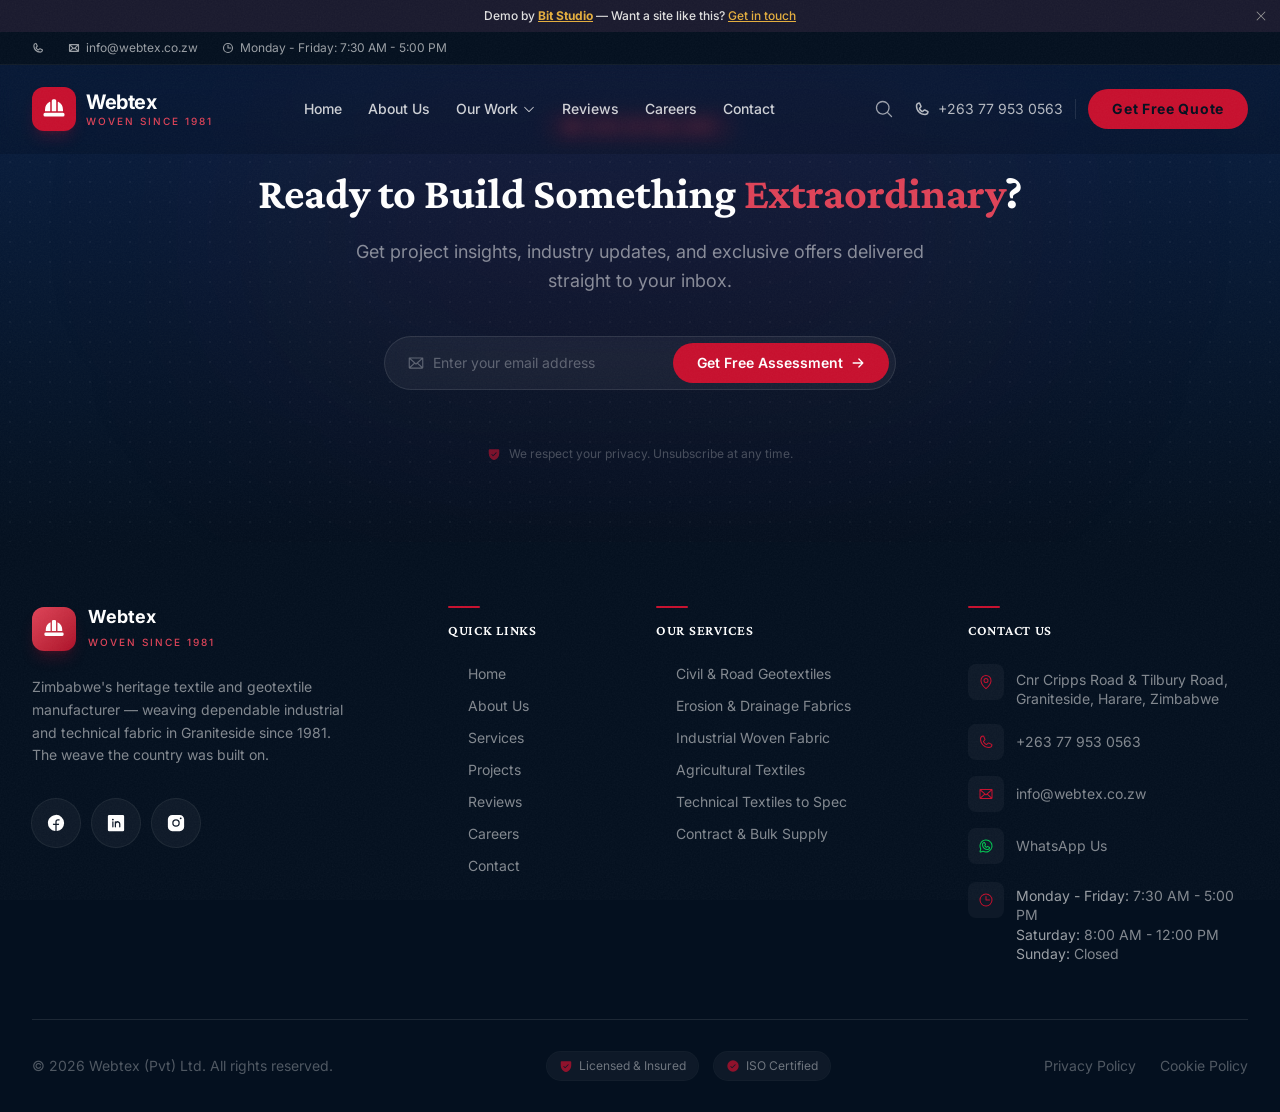
==== index.html @ 99241bc4 "Bit Studio deploy" ====
<!DOCTYPE html>
<html lang="en">
  <head>
    <meta charset="UTF-8" />
    <link rel="icon" type="image/svg+xml" href="/favicon.svg" />
    <meta name="viewport" content="width=device-width, initial-scale=1.0" />
    <meta name="theme-color" content="#0A1F44" />
    <meta name="description" content="Webtex — Zimbabwe's heritage textile and geotextile manufacturer. Woven industrial fabric, geotextiles and technical textiles spun in Harare for decades." />
    <meta name="keywords" content="geotextile Zimbabwe, textile manufacturer Harare, woven fabric, industrial textiles, technical textiles, Webtex" />
    <meta property="og:title" content="Webtex — the weave the country was built on." />
    <meta property="og:description" content="Heritage textile and geotextile manufacturing in Harare. Decades of woven industrial fabric — from road-grade geotextiles to technical cloth." />
    <meta property="og:image" content="https://images.unsplash.com/photo-1528459801416-a9e53bbf4e17?w=1200" />
    <meta property="og:type" content="website" />
    <meta name="twitter:card" content="summary_large_image" />
    <title>Webtex — the weave the country was built on.</title>
    <link rel="preconnect" href="https://fonts.googleapis.com" />
    <link rel="preconnect" href="https://fonts.gstatic.com" crossorigin />
    <link href="https://fonts.googleapis.com/css2?family=Crimson+Pro:ital,wght@0,300;0,400;0,500;0,600;0,700;0,800;1,400;1,500;1,600&family=Inter:wght@300;400;500;600;700;800&family=JetBrains+Mono:wght@400;500&display=swap" rel="stylesheet" />
    <script type="module" crossorigin src="/assets/index-7umZB4Gc.js"></script>
    <link rel="stylesheet" crossorigin href="/assets/index-BmBfp4AH.css">
  </head>
  <body>
    <div id="root"></div>
  </body>
</html>
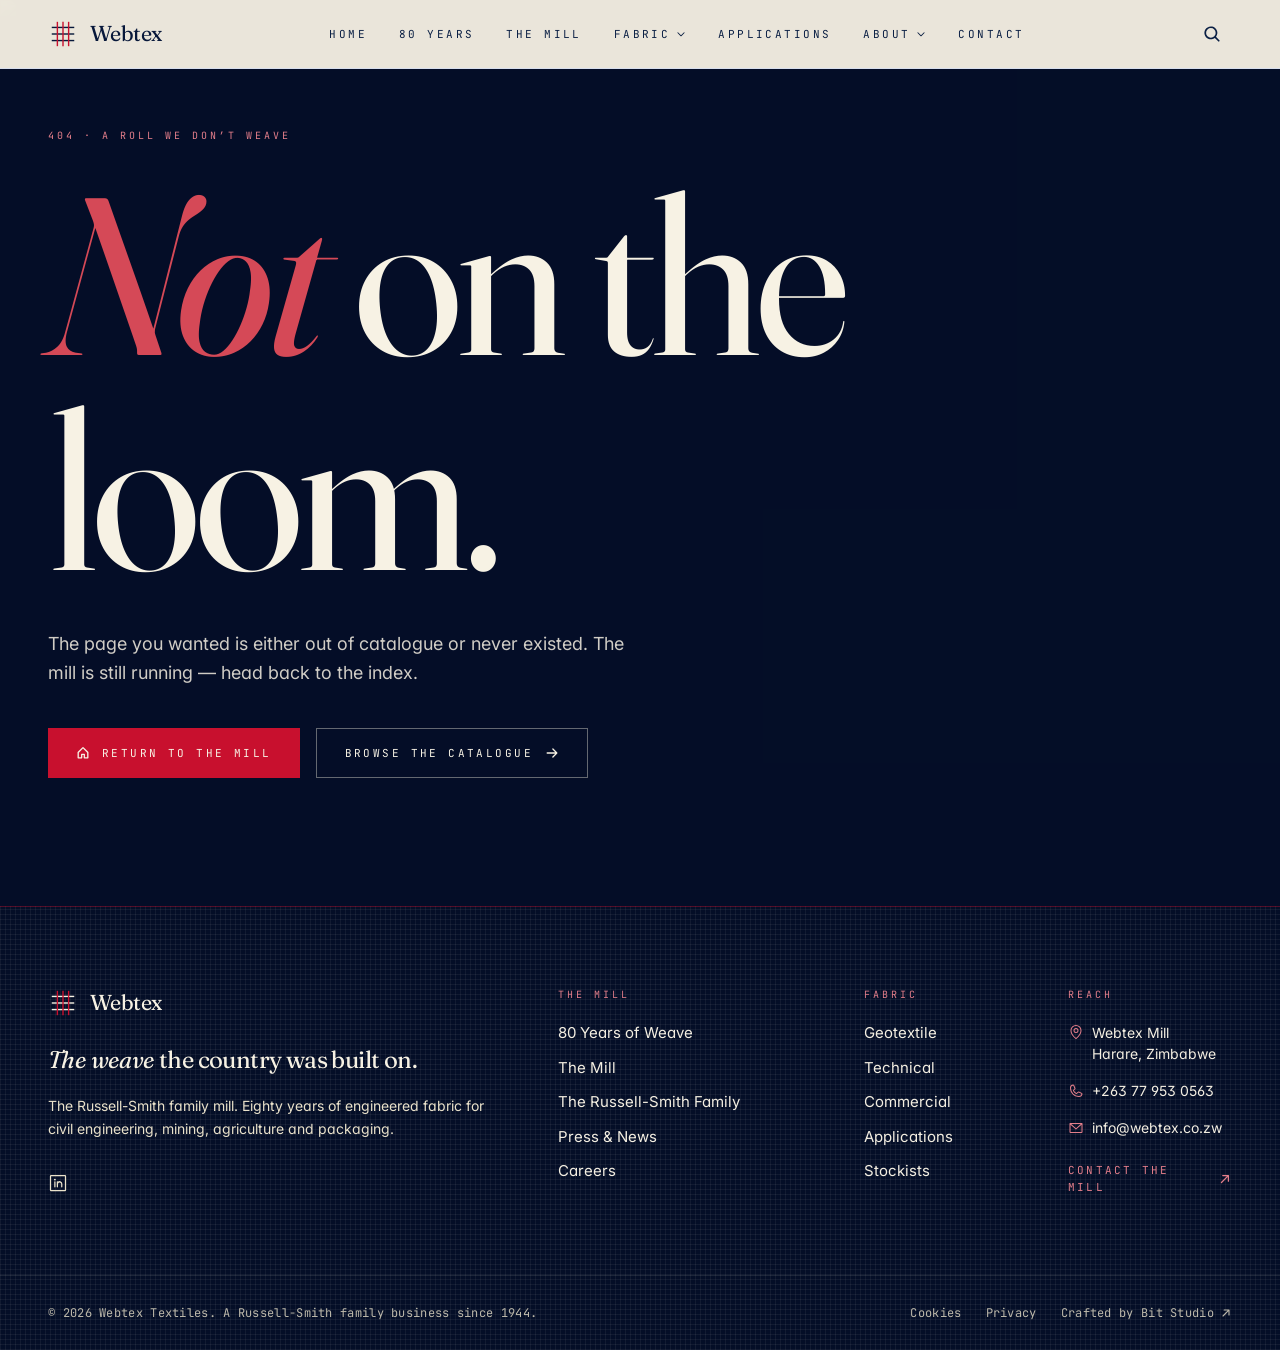
==== commit 9e8a439a: "Bespoke rebuild — pilot wave" ====
--- a/index.html
+++ b/index.html
@@ -3,21 +3,55 @@
   <head>
     <meta charset="UTF-8" />
     <link rel="icon" type="image/svg+xml" href="/favicon.svg" />
-    <meta name="viewport" content="width=device-width, initial-scale=1.0" />
+    <meta name="viewport" content="width=device-width, initial-scale=1.0, viewport-fit=cover" />
     <meta name="theme-color" content="#0A1F44" />
-    <meta name="description" content="Webtex — Zimbabwe's heritage textile and geotextile manufacturer. Woven industrial fabric, geotextiles and technical textiles spun in Harare for decades." />
-    <meta name="keywords" content="geotextile Zimbabwe, textile manufacturer Harare, woven fabric, industrial textiles, technical textiles, Webtex" />
-    <meta property="og:title" content="Webtex — the weave the country was built on." />
-    <meta property="og:description" content="Heritage textile and geotextile manufacturing in Harare. Decades of woven industrial fabric — from road-grade geotextiles to technical cloth." />
-    <meta property="og:image" content="https://images.unsplash.com/photo-1528459801416-a9e53bbf4e17?w=1200" />
+
+    <title>Webtex Textiles &mdash; 80 Years of Weave | Geotextile &amp; Technical Fabric, Zimbabwe</title>
+    <meta name="description" content="Webtex Textiles — the Russell-Smith family's eighty-year textile mill. Geotextile, technical, and commercial fabric engineered in Zimbabwe and trusted across Southern Africa." />
+    <meta name="keywords" content="Webtex Textiles Zimbabwe, geotextile Zimbabwe, technical textiles Africa, Russell-Smith family, industrial fabric, woven geotextile, civil engineering fabric, Harare textile mill" />
+    <meta name="author" content="Webtex Textiles" />
+    <meta name="robots" content="index, follow" />
+
+    <!-- Open Graph -->
     <meta property="og:type" content="website" />
+    <meta property="og:site_name" content="Webtex Textiles" />
+    <meta property="og:title" content="Webtex Textiles &mdash; 80 Years of Weave" />
+    <meta property="og:description" content="The weave the country was built on. Family-run since the 1940s. Geotextile, technical and commercial fabric, engineered in Zimbabwe." />
+    <meta property="og:image" content="https://images.unsplash.com/photo-1675176785803-bffbbb0cd2f4?crop=entropy&cs=tinysrgb&fit=max&fm=jpg&q=80&w=1200" />
+    <meta property="og:url" content="https://webtex.co.zw" />
+
+    <!-- Twitter -->
     <meta name="twitter:card" content="summary_large_image" />
-    <title>Webtex — the weave the country was built on.</title>
+    <meta name="twitter:title" content="Webtex Textiles &mdash; 80 Years of Weave" />
+    <meta name="twitter:description" content="The Russell-Smith family's textile mill. Geotextile, technical and commercial fabric. Engineered in Zimbabwe." />
+    <meta name="twitter:image" content="https://images.unsplash.com/photo-1675176785803-bffbbb0cd2f4?crop=entropy&cs=tinysrgb&fit=max&fm=jpg&q=80&w=1200" />
+
+    <!-- Preconnect fonts -->
     <link rel="preconnect" href="https://fonts.googleapis.com" />
     <link rel="preconnect" href="https://fonts.gstatic.com" crossorigin />
-    <link href="https://fonts.googleapis.com/css2?family=Crimson+Pro:ital,wght@0,300;0,400;0,500;0,600;0,700;0,800;1,400;1,500;1,600&family=Inter:wght@300;400;500;600;700;800&family=JetBrains+Mono:wght@400;500&display=swap" rel="stylesheet" />
-    <script type="module" crossorigin src="/assets/index-7umZB4Gc.js"></script>
-    <link rel="stylesheet" crossorigin href="/assets/index-BmBfp4AH.css">
+    <link href="https://fonts.googleapis.com/css2?family=Fraunces:ital,wght@0,400;0,500;0,600;0,700;1,400;1,500&family=Inter:wght@300;400;500;600;700&family=JetBrains+Mono:wght@400;500&display=swap" rel="stylesheet" />
+
+    <!-- JSON-LD Structured Data -->
+    <script type="application/ld+json">
+      {
+        "@context": "https://schema.org",
+        "@type": "Manufacturer",
+        "name": "Webtex Textiles",
+        "url": "https://webtex.co.zw",
+        "description": "Zimbabwean textile manufacturer producing geotextile, technical and commercial fabric since the 1940s. A Russell-Smith family business.",
+        "foundingDate": "1944",
+        "founders": [{ "@type": "Person", "name": "Russell-Smith family" }],
+        "address": {
+          "@type": "PostalAddress",
+          "addressLocality": "Harare",
+          "addressCountry": "ZW"
+        },
+        "telephone": "+263779530563",
+        "email": "info@webtex.co.zw"
+      }
+    </script>
+    <script type="module" crossorigin src="/assets/index-D4Eh-lqv.js"></script>
+    <link rel="stylesheet" crossorigin href="/assets/index-mCJ5addv.css">
   </head>
   <body>
     <div id="root"></div>
--- a/assets/index-mCJ5addv.css
+++ b/assets/index-mCJ5addv.css
@@ -0,0 +1 @@
+@layer properties{@supports (((-webkit-hyphens:none)) and (not (margin-trim:inline))) or ((-moz-orient:inline) and (not (color:rgb(from red r g b)))){*,:before,:after,::backdrop{--tw-translate-x:0;--tw-translate-y:0;--tw-translate-z:0;--tw-rotate-x:initial;--tw-rotate-y:initial;--tw-rotate-z:initial;--tw-skew-x:initial;--tw-skew-y:initial;--tw-space-y-reverse:0;--tw-border-style:solid;--tw-gradient-position:initial;--tw-gradient-from:#0000;--tw-gradient-via:#0000;--tw-gradient-to:#0000;--tw-gradient-stops:initial;--tw-gradient-via-stops:initial;--tw-gradient-from-position:0%;--tw-gradient-via-position:50%;--tw-gradient-to-position:100%;--tw-leading:initial;--tw-tracking:initial;--tw-shadow:0 0 #0000;--tw-shadow-color:initial;--tw-shadow-alpha:100%;--tw-inset-shadow:0 0 #0000;--tw-inset-shadow-color:initial;--tw-inset-shadow-alpha:100%;--tw-ring-color:initial;--tw-ring-shadow:0 0 #0000;--tw-inset-ring-color:initial;--tw-inset-ring-shadow:0 0 #0000;--tw-ring-inset:initial;--tw-ring-offset-width:0px;--tw-ring-offset-color:#fff;--tw-ring-offset-shadow:0 0 #0000;--tw-blur:initial;--tw-brightness:initial;--tw-contrast:initial;--tw-grayscale:initial;--tw-hue-rotate:initial;--tw-invert:initial;--tw-opacity:initial;--tw-saturate:initial;--tw-sepia:initial;--tw-drop-shadow:initial;--tw-drop-shadow-color:initial;--tw-drop-shadow-alpha:100%;--tw-drop-shadow-size:initial;--tw-backdrop-blur:initial;--tw-backdrop-brightness:initial;--tw-backdrop-contrast:initial;--tw-backdrop-grayscale:initial;--tw-backdrop-hue-rotate:initial;--tw-backdrop-invert:initial;--tw-backdrop-opacity:initial;--tw-backdrop-saturate:initial;--tw-backdrop-sepia:initial;--tw-duration:initial;--tw-scale-x:1;--tw-scale-y:1;--tw-scale-z:1}}}@layer theme{:root,:host{--font-sans:ui-sans-serif, system-ui, sans-serif, "Apple Color Emoji", "Segoe UI Emoji", "Segoe UI Symbol", "Noto Color Emoji";--font-mono:"JetBrains Mono", monospace;--spacing:.25rem;--container-md:28rem;--container-lg:32rem;--container-xl:36rem;--container-2xl:42rem;--container-3xl:48rem;--text-xs:.75rem;--text-xs--line-height:calc(1 / .75);--text-sm:.875rem;--text-sm--line-height:calc(1.25 / .875);--text-lg:1.125rem;--text-lg--line-height:calc(1.75 / 1.125);--text-xl:1.25rem;--text-xl--line-height:calc(1.75 / 1.25);--text-2xl:1.5rem;--text-2xl--line-height:calc(2 / 1.5);--text-3xl:1.875rem;--text-3xl--line-height: 1.2 ;--text-4xl:2.25rem;--text-4xl--line-height:calc(2.5 / 2.25);--text-5xl:3rem;--text-5xl--line-height:1;--text-6xl:3.75rem;--text-6xl--line-height:1;--text-7xl:4.5rem;--text-7xl--line-height:1;--text-8xl:6rem;--text-8xl--line-height:1;--tracking-tight:-.025em;--tracking-wide:.025em;--tracking-wider:.05em;--leading-tight:1.25;--leading-snug:1.375;--leading-relaxed:1.625;--blur-md:12px;--default-transition-duration:.15s;--default-transition-timing-function:cubic-bezier(.4, 0, .2, 1);--default-font-family:var(--font-sans);--default-mono-font-family:var(--font-mono);--color-navy-50:#eef1f8;--color-navy-100:#d7deed;--color-navy-200:#abb7d5;--color-navy-400:#4e649a;--color-navy-500:#2b4079;--color-navy-600:#182f62;--color-navy-700:#0f2353;--color-navy-800:#0a1f44;--color-navy-900:#07173a;--color-navy-950:#040e27;--color-crimson-300:#e37e8a;--color-crimson-400:#d54957;--color-crimson-500:#c8102e;--color-crimson-600:#a40c25;--color-paper-50:#fbf8f1;--color-paper-100:#f7f2e4;--color-paper-200:#f4efe2;--color-paper-300:#eae2cb;--font-display:"Fraunces", "Times New Roman", serif;--font-body:"Inter", system-ui, sans-serif}}@layer base{*,:after,:before,::backdrop{box-sizing:border-box;border:0 solid;margin:0;padding:0}::file-selector-button{box-sizing:border-box;border:0 solid;margin:0;padding:0}html,:host{-webkit-text-size-adjust:100%;tab-size:4;line-height:1.5;font-family:var(--default-font-family,ui-sans-serif, system-ui, sans-serif, "Apple Color Emoji", "Segoe UI Emoji", "Segoe UI Symbol", "Noto Color Emoji");font-feature-settings:var(--default-font-feature-settings,normal);font-variation-settings:var(--default-font-variation-settings,normal);-webkit-tap-highlight-color:transparent}hr{height:0;color:inherit;border-top-width:1px}abbr:where([title]){-webkit-text-decoration:underline dotted;text-decoration:underline dotted}h1,h2,h3,h4,h5,h6{font-size:inherit;font-weight:inherit}a{color:inherit;-webkit-text-decoration:inherit;text-decoration:inherit}b,strong{font-weight:bolder}code,kbd,samp,pre{font-family:var(--default-mono-font-family,ui-monospace, SFMono-Regular, Menlo, Monaco, Consolas, "Liberation Mono", "Courier New", monospace);font-feature-settings:var(--default-mono-font-feature-settings,normal);font-variation-settings:var(--default-mono-font-variation-settings,normal);font-size:1em}small{font-size:80%}sub,sup{vertical-align:baseline;font-size:75%;line-height:0;position:relative}sub{bottom:-.25em}sup{top:-.5em}table{text-indent:0;border-color:inherit;border-collapse:collapse}:-moz-focusring{outline:auto}progress{vertical-align:baseline}summary{display:list-item}ol,ul,menu{list-style:none}img,svg,video,canvas,audio,iframe,embed,object{vertical-align:middle;display:block}img,video{max-width:100%;height:auto}button,input,select,optgroup,textarea{font:inherit;font-feature-settings:inherit;font-variation-settings:inherit;letter-spacing:inherit;color:inherit;opacity:1;background-color:#0000;border-radius:0}::file-selector-button{font:inherit;font-feature-settings:inherit;font-variation-settings:inherit;letter-spacing:inherit;color:inherit;opacity:1;background-color:#0000;border-radius:0}:where(select:is([multiple],[size])) optgroup{font-weight:bolder}:where(select:is([multiple],[size])) optgroup option{padding-inline-start:20px}::file-selector-button{margin-inline-end:4px}::placeholder{opacity:1}@supports (not ((-webkit-appearance:-apple-pay-button))) or (contain-intrinsic-size:1px){::placeholder{color:currentColor}@supports (color:color-mix(in lab,red,red)){::placeholder{color:color-mix(in oklab,currentcolor 50%,transparent)}}}textarea{resize:vertical}::-webkit-search-decoration{-webkit-appearance:none}::-webkit-date-and-time-value{min-height:1lh;text-align:inherit}::-webkit-datetime-edit{display:inline-flex}::-webkit-datetime-edit-fields-wrapper{padding:0}::-webkit-datetime-edit{padding-block:0}::-webkit-datetime-edit-year-field{padding-block:0}::-webkit-datetime-edit-month-field{padding-block:0}::-webkit-datetime-edit-day-field{padding-block:0}::-webkit-datetime-edit-hour-field{padding-block:0}::-webkit-datetime-edit-minute-field{padding-block:0}::-webkit-datetime-edit-second-field{padding-block:0}::-webkit-datetime-edit-millisecond-field{padding-block:0}::-webkit-datetime-edit-meridiem-field{padding-block:0}::-webkit-calendar-picker-indicator{line-height:1}:-moz-ui-invalid{box-shadow:none}button,input:where([type=button],[type=reset],[type=submit]){appearance:button}::file-selector-button{appearance:button}::-webkit-inner-spin-button{height:auto}::-webkit-outer-spin-button{height:auto}[hidden]:where(:not([hidden=until-found])){display:none!important}}@layer components;@layer utilities{.pointer-events-none{pointer-events:none}.absolute{position:absolute}.fixed{position:fixed}.relative{position:relative}.static{position:static}.inset-0{inset:calc(var(--spacing) * 0)}.top-0{top:calc(var(--spacing) * 0)}.top-1\/2{top:50%}.top-3{top:calc(var(--spacing) * 3)}.top-full{top:100%}.right-0{right:calc(var(--spacing) * 0)}.right-4{right:calc(var(--spacing) * 4)}.right-6{right:calc(var(--spacing) * 6)}.bottom-0{bottom:calc(var(--spacing) * 0)}.bottom-3{bottom:calc(var(--spacing) * 3)}.bottom-6{bottom:calc(var(--spacing) * 6)}.-left-4{left:calc(var(--spacing) * -4)}.left-0{left:calc(var(--spacing) * 0)}.left-1\/2{left:50%}.left-4{left:calc(var(--spacing) * 4)}.z-10{z-index:10}.z-40{z-index:40}.z-50{z-index:50}.z-\[60\]{z-index:60}.z-\[70\]{z-index:70}.col-span-4{grid-column:span 4/span 4}.col-span-8{grid-column:span 8/span 8}.col-span-12{grid-column:span 12/span 12}.mx-auto{margin-inline:auto}.my-4{margin-block:calc(var(--spacing) * 4)}.mt-0\.5{margin-top:calc(var(--spacing) * .5)}.mt-1{margin-top:calc(var(--spacing) * 1)}.mt-2{margin-top:calc(var(--spacing) * 2)}.mt-3{margin-top:calc(var(--spacing) * 3)}.mt-4{margin-top:calc(var(--spacing) * 4)}.mt-5{margin-top:calc(var(--spacing) * 5)}.mt-6{margin-top:calc(var(--spacing) * 6)}.mt-7{margin-top:calc(var(--spacing) * 7)}.mt-8{margin-top:calc(var(--spacing) * 8)}.mt-10{margin-top:calc(var(--spacing) * 10)}.mt-12{margin-top:calc(var(--spacing) * 12)}.mt-14{margin-top:calc(var(--spacing) * 14)}.mt-\[12vh\]{margin-top:12vh}.mr-1{margin-right:calc(var(--spacing) * 1)}.mb-1{margin-bottom:calc(var(--spacing) * 1)}.mb-2{margin-bottom:calc(var(--spacing) * 2)}.mb-3{margin-bottom:calc(var(--spacing) * 3)}.mb-4{margin-bottom:calc(var(--spacing) * 4)}.mb-5{margin-bottom:calc(var(--spacing) * 5)}.mb-6{margin-bottom:calc(var(--spacing) * 6)}.mb-8{margin-bottom:calc(var(--spacing) * 8)}.mb-10{margin-bottom:calc(var(--spacing) * 10)}.mb-12{margin-bottom:calc(var(--spacing) * 12)}.mb-14{margin-bottom:calc(var(--spacing) * 14)}.mb-16{margin-bottom:calc(var(--spacing) * 16)}.mb-20{margin-bottom:calc(var(--spacing) * 20)}.line-clamp-2{-webkit-line-clamp:2;-webkit-box-orient:vertical;display:-webkit-box;overflow:hidden}.line-clamp-3{-webkit-line-clamp:3;-webkit-box-orient:vertical;display:-webkit-box;overflow:hidden}.block{display:block}.flex{display:flex}.grid{display:grid}.hidden{display:none}.inline{display:inline}.inline-block{display:inline-block}.inline-flex{display:inline-flex}.table{display:table}.aspect-\[4\/3\]{aspect-ratio:4/3}.aspect-\[4\/5\]{aspect-ratio:4/5}.aspect-\[5\/4\]{aspect-ratio:5/4}.aspect-\[16\/10\]{aspect-ratio:16/10}.h-4{height:calc(var(--spacing) * 4)}.h-10{height:calc(var(--spacing) * 10)}.h-12{height:calc(var(--spacing) * 12)}.h-\[68px\]{height:68px}.h-full{height:100%}.h-px{height:1px}.max-h-\[60vh\]{max-height:60vh}.max-h-\[85vh\]{max-height:85vh}.min-h-\[68vh\]{min-height:68vh}.min-h-\[70vh\]{min-height:70vh}.min-h-\[72vh\]{min-height:72vh}.min-h-\[78vh\]{min-height:78vh}.min-h-screen{min-height:100vh}.w-4{width:calc(var(--spacing) * 4)}.w-10{width:calc(var(--spacing) * 10)}.w-12{width:calc(var(--spacing) * 12)}.w-full{width:100%}.w-px{width:1px}.max-w-2xl{max-width:var(--container-2xl)}.max-w-3xl{max-width:var(--container-3xl)}.max-w-lg{max-width:var(--container-lg)}.max-w-md{max-width:var(--container-md)}.max-w-xl{max-width:var(--container-xl)}.min-w-0{min-width:calc(var(--spacing) * 0)}.min-w-\[240px\]{min-width:240px}.flex-1{flex:1}.shrink-0{flex-shrink:0}.-translate-x-1\/2{--tw-translate-x: -50% ;translate:var(--tw-translate-x) var(--tw-translate-y)}.-translate-y-1{--tw-translate-y:calc(var(--spacing) * -1);translate:var(--tw-translate-x) var(--tw-translate-y)}.-translate-y-1\/2{--tw-translate-y: -50% ;translate:var(--tw-translate-x) var(--tw-translate-y)}.transform{transform:var(--tw-rotate-x,) var(--tw-rotate-y,) var(--tw-rotate-z,) var(--tw-skew-x,) var(--tw-skew-y,)}.resize-none{resize:none}.scroll-mt-20{scroll-margin-top:calc(var(--spacing) * 20)}.scroll-mt-24{scroll-margin-top:calc(var(--spacing) * 24)}.grid-cols-1{grid-template-columns:repeat(1,minmax(0,1fr))}.grid-cols-2{grid-template-columns:repeat(2,minmax(0,1fr))}.grid-cols-3{grid-template-columns:repeat(3,minmax(0,1fr))}.grid-cols-12{grid-template-columns:repeat(12,minmax(0,1fr))}.flex-col{flex-direction:column}.flex-wrap{flex-wrap:wrap}.place-items-center{place-items:center}.items-baseline{align-items:baseline}.items-center{align-items:center}.items-end{align-items:flex-end}.items-start{align-items:flex-start}.items-stretch{align-items:stretch}.justify-between{justify-content:space-between}.justify-center{justify-content:center}.justify-end{justify-content:flex-end}.gap-1{gap:calc(var(--spacing) * 1)}.gap-1\.5{gap:calc(var(--spacing) * 1.5)}.gap-2{gap:calc(var(--spacing) * 2)}.gap-3{gap:calc(var(--spacing) * 3)}.gap-4{gap:calc(var(--spacing) * 4)}.gap-5{gap:calc(var(--spacing) * 5)}.gap-6{gap:calc(var(--spacing) * 6)}.gap-8{gap:calc(var(--spacing) * 8)}.gap-10{gap:calc(var(--spacing) * 10)}:where(.space-y-1>:not(:last-child)){--tw-space-y-reverse:0;margin-block-start:calc(calc(var(--spacing) * 1) * var(--tw-space-y-reverse));margin-block-end:calc(calc(var(--spacing) * 1) * calc(1 - var(--tw-space-y-reverse)))}:where(.space-y-3>:not(:last-child)){--tw-space-y-reverse:0;margin-block-start:calc(calc(var(--spacing) * 3) * var(--tw-space-y-reverse));margin-block-end:calc(calc(var(--spacing) * 3) * calc(1 - var(--tw-space-y-reverse)))}:where(.space-y-4>:not(:last-child)){--tw-space-y-reverse:0;margin-block-start:calc(calc(var(--spacing) * 4) * var(--tw-space-y-reverse));margin-block-end:calc(calc(var(--spacing) * 4) * calc(1 - var(--tw-space-y-reverse)))}:where(.space-y-5>:not(:last-child)){--tw-space-y-reverse:0;margin-block-start:calc(calc(var(--spacing) * 5) * var(--tw-space-y-reverse));margin-block-end:calc(calc(var(--spacing) * 5) * calc(1 - var(--tw-space-y-reverse)))}:where(.space-y-6>:not(:last-child)){--tw-space-y-reverse:0;margin-block-start:calc(calc(var(--spacing) * 6) * var(--tw-space-y-reverse));margin-block-end:calc(calc(var(--spacing) * 6) * calc(1 - var(--tw-space-y-reverse)))}:where(.space-y-8>:not(:last-child)){--tw-space-y-reverse:0;margin-block-start:calc(calc(var(--spacing) * 8) * var(--tw-space-y-reverse));margin-block-end:calc(calc(var(--spacing) * 8) * calc(1 - var(--tw-space-y-reverse)))}:where(.space-y-16>:not(:last-child)){--tw-space-y-reverse:0;margin-block-start:calc(calc(var(--spacing) * 16) * var(--tw-space-y-reverse));margin-block-end:calc(calc(var(--spacing) * 16) * calc(1 - var(--tw-space-y-reverse)))}:where(.space-y-24>:not(:last-child)){--tw-space-y-reverse:0;margin-block-start:calc(calc(var(--spacing) * 24) * var(--tw-space-y-reverse));margin-block-end:calc(calc(var(--spacing) * 24) * calc(1 - var(--tw-space-y-reverse)))}.gap-x-6{column-gap:calc(var(--spacing) * 6)}.gap-x-10{column-gap:calc(var(--spacing) * 10)}.gap-y-5{row-gap:calc(var(--spacing) * 5)}.gap-y-10{row-gap:calc(var(--spacing) * 10)}.truncate{text-overflow:ellipsis;white-space:nowrap;overflow:hidden}.overflow-hidden{overflow:hidden}.overflow-y-auto{overflow-y:auto}.rounded-full{border-radius:3.40282e38px}.border{border-style:var(--tw-border-style);border-width:1px}.border-y{border-block-style:var(--tw-border-style);border-block-width:1px}.border-t{border-top-style:var(--tw-border-style);border-top-width:1px}.border-t-2{border-top-style:var(--tw-border-style);border-top-width:2px}.border-b{border-bottom-style:var(--tw-border-style);border-bottom-width:1px}.border-l{border-left-style:var(--tw-border-style);border-left-width:1px}.border-l-2{border-left-style:var(--tw-border-style);border-left-width:2px}.border-crimson-500{border-color:var(--color-crimson-500)}.border-navy-100{border-color:var(--color-navy-100)}.border-navy-100\/50{border-color:#d7deed80}@supports (color:color-mix(in lab,red,red)){.border-navy-100\/50{border-color:color-mix(in oklab,var(--color-navy-100) 50%,transparent)}}.border-navy-100\/60{border-color:#d7deed99}@supports (color:color-mix(in lab,red,red)){.border-navy-100\/60{border-color:color-mix(in oklab,var(--color-navy-100) 60%,transparent)}}.border-navy-200{border-color:var(--color-navy-200)}.border-navy-800{border-color:var(--color-navy-800)}.border-navy-900{border-color:var(--color-navy-900)}.border-paper-200\/10{border-color:#f4efe21a}@supports (color:color-mix(in lab,red,red)){.border-paper-200\/10{border-color:color-mix(in oklab,var(--color-paper-200) 10%,transparent)}}.border-paper-200\/15{border-color:#f4efe226}@supports (color:color-mix(in lab,red,red)){.border-paper-200\/15{border-color:color-mix(in oklab,var(--color-paper-200) 15%,transparent)}}.border-paper-200\/40{border-color:#f4efe266}@supports (color:color-mix(in lab,red,red)){.border-paper-200\/40{border-color:color-mix(in oklab,var(--color-paper-200) 40%,transparent)}}.bg-\[\#25D366\]{background-color:#25d366}.bg-crimson-500{background-color:var(--color-crimson-500)}.bg-crimson-500\/40{background-color:#c8102e66}@supports (color:color-mix(in lab,red,red)){.bg-crimson-500\/40{background-color:color-mix(in oklab,var(--color-crimson-500) 40%,transparent)}}.bg-crimson-500\/50{background-color:#c8102e80}@supports (color:color-mix(in lab,red,red)){.bg-crimson-500\/50{background-color:color-mix(in oklab,var(--color-crimson-500) 50%,transparent)}}.bg-navy-50{background-color:var(--color-navy-50)}.bg-navy-800{background-color:var(--color-navy-800)}.bg-navy-900{background-color:var(--color-navy-900)}.bg-navy-950{background-color:var(--color-navy-950)}.bg-navy-950\/70{background-color:#040e27b3}@supports (color:color-mix(in lab,red,red)){.bg-navy-950\/70{background-color:color-mix(in oklab,var(--color-navy-950) 70%,transparent)}}.bg-navy-950\/75{background-color:#040e27bf}@supports (color:color-mix(in lab,red,red)){.bg-navy-950\/75{background-color:color-mix(in oklab,var(--color-navy-950) 75%,transparent)}}.bg-navy-950\/85{background-color:#040e27d9}@supports (color:color-mix(in lab,red,red)){.bg-navy-950\/85{background-color:color-mix(in oklab,var(--color-navy-950) 85%,transparent)}}.bg-paper-100{background-color:var(--color-paper-100)}.bg-paper-100\/95{background-color:#f7f2e4f2}@supports (color:color-mix(in lab,red,red)){.bg-paper-100\/95{background-color:color-mix(in oklab,var(--color-paper-100) 95%,transparent)}}.bg-paper-200{background-color:var(--color-paper-200)}.bg-paper-300{background-color:var(--color-paper-300)}.bg-transparent{background-color:#0000}.bg-gradient-to-b{--tw-gradient-position:to bottom in oklab;background-image:linear-gradient(var(--tw-gradient-stops))}.bg-gradient-to-r{--tw-gradient-position:to right in oklab;background-image:linear-gradient(var(--tw-gradient-stops))}.bg-gradient-to-t{--tw-gradient-position:to top in oklab;background-image:linear-gradient(var(--tw-gradient-stops))}.from-navy-950\/85{--tw-gradient-from:#040e27d9}@supports (color:color-mix(in lab,red,red)){.from-navy-950\/85{--tw-gradient-from:color-mix(in oklab, var(--color-navy-950) 85%, transparent)}}.from-navy-950\/85{--tw-gradient-stops:var(--tw-gradient-via-stops,var(--tw-gradient-position), var(--tw-gradient-from) var(--tw-gradient-from-position), var(--tw-gradient-to) var(--tw-gradient-to-position))}.from-navy-950\/90{--tw-gradient-from:#040e27e6}@supports (color:color-mix(in lab,red,red)){.from-navy-950\/90{--tw-gradient-from:color-mix(in oklab, var(--color-navy-950) 90%, transparent)}}.from-navy-950\/90{--tw-gradient-stops:var(--tw-gradient-via-stops,var(--tw-gradient-position), var(--tw-gradient-from) var(--tw-gradient-from-position), var(--tw-gradient-to) var(--tw-gradient-to-position))}.via-navy-950\/55{--tw-gradient-via:#040e278c}@supports (color:color-mix(in lab,red,red)){.via-navy-950\/55{--tw-gradient-via:color-mix(in oklab, var(--color-navy-950) 55%, transparent)}}.via-navy-950\/55{--tw-gradient-via-stops:var(--tw-gradient-position), var(--tw-gradient-from) var(--tw-gradient-from-position), var(--tw-gradient-via) var(--tw-gradient-via-position), var(--tw-gradient-to) var(--tw-gradient-to-position);--tw-gradient-stops:var(--tw-gradient-via-stops)}.via-transparent{--tw-gradient-via:transparent;--tw-gradient-via-stops:var(--tw-gradient-position), var(--tw-gradient-from) var(--tw-gradient-from-position), var(--tw-gradient-via) var(--tw-gradient-via-position), var(--tw-gradient-to) var(--tw-gradient-to-position);--tw-gradient-stops:var(--tw-gradient-via-stops)}.to-navy-950\/30{--tw-gradient-to:#040e274d}@supports (color:color-mix(in lab,red,red)){.to-navy-950\/30{--tw-gradient-to:color-mix(in oklab, var(--color-navy-950) 30%, transparent)}}.to-navy-950\/30{--tw-gradient-stops:var(--tw-gradient-via-stops,var(--tw-gradient-position), var(--tw-gradient-from) var(--tw-gradient-from-position), var(--tw-gradient-to) var(--tw-gradient-to-position))}.to-navy-950\/35{--tw-gradient-to:#040e2759}@supports (color:color-mix(in lab,red,red)){.to-navy-950\/35{--tw-gradient-to:color-mix(in oklab, var(--color-navy-950) 35%, transparent)}}.to-navy-950\/35{--tw-gradient-stops:var(--tw-gradient-via-stops,var(--tw-gradient-position), var(--tw-gradient-from) var(--tw-gradient-from-position), var(--tw-gradient-to) var(--tw-gradient-to-position))}.to-navy-950\/95{--tw-gradient-to:#040e27f2}@supports (color:color-mix(in lab,red,red)){.to-navy-950\/95{--tw-gradient-to:color-mix(in oklab, var(--color-navy-950) 95%, transparent)}}.to-navy-950\/95{--tw-gradient-stops:var(--tw-gradient-via-stops,var(--tw-gradient-position), var(--tw-gradient-from) var(--tw-gradient-from-position), var(--tw-gradient-to) var(--tw-gradient-to-position))}.to-transparent{--tw-gradient-to:transparent;--tw-gradient-stops:var(--tw-gradient-via-stops,var(--tw-gradient-position), var(--tw-gradient-from) var(--tw-gradient-from-position), var(--tw-gradient-to) var(--tw-gradient-to-position))}.object-cover{object-fit:cover}.object-center{object-position:center}.p-4{padding:calc(var(--spacing) * 4)}.p-6{padding:calc(var(--spacing) * 6)}.p-7{padding:calc(var(--spacing) * 7)}.p-8{padding:calc(var(--spacing) * 8)}.px-1{padding-inline:calc(var(--spacing) * 1)}.px-2\.5{padding-inline:calc(var(--spacing) * 2.5)}.px-3{padding-inline:calc(var(--spacing) * 3)}.px-4{padding-inline:calc(var(--spacing) * 4)}.px-5{padding-inline:calc(var(--spacing) * 5)}.px-6{padding-inline:calc(var(--spacing) * 6)}.px-7{padding-inline:calc(var(--spacing) * 7)}.px-8{padding-inline:calc(var(--spacing) * 8)}.px-12{padding-inline:calc(var(--spacing) * 12)}.py-1{padding-block:calc(var(--spacing) * 1)}.py-2{padding-block:calc(var(--spacing) * 2)}.py-2\.5{padding-block:calc(var(--spacing) * 2.5)}.py-3{padding-block:calc(var(--spacing) * 3)}.py-4{padding-block:calc(var(--spacing) * 4)}.py-5{padding-block:calc(var(--spacing) * 5)}.py-6{padding-block:calc(var(--spacing) * 6)}.py-7{padding-block:calc(var(--spacing) * 7)}.py-8{padding-block:calc(var(--spacing) * 8)}.py-10{padding-block:calc(var(--spacing) * 10)}.py-12{padding-block:calc(var(--spacing) * 12)}.py-14{padding-block:calc(var(--spacing) * 14)}.py-16{padding-block:calc(var(--spacing) * 16)}.py-20{padding-block:calc(var(--spacing) * 20)}.py-24{padding-block:calc(var(--spacing) * 24)}.py-28{padding-block:calc(var(--spacing) * 28)}.py-32{padding-block:calc(var(--spacing) * 32)}.pt-2{padding-top:calc(var(--spacing) * 2)}.pt-3{padding-top:calc(var(--spacing) * 3)}.pt-4{padding-top:calc(var(--spacing) * 4)}.pt-6{padding-top:calc(var(--spacing) * 6)}.pt-8{padding-top:calc(var(--spacing) * 8)}.pt-32{padding-top:calc(var(--spacing) * 32)}.pr-4{padding-right:calc(var(--spacing) * 4)}.pb-5{padding-bottom:calc(var(--spacing) * 5)}.pb-12{padding-bottom:calc(var(--spacing) * 12)}.pb-14{padding-bottom:calc(var(--spacing) * 14)}.pb-16{padding-bottom:calc(var(--spacing) * 16)}.pb-20{padding-bottom:calc(var(--spacing) * 20)}.pl-5{padding-left:calc(var(--spacing) * 5)}.pl-7{padding-left:calc(var(--spacing) * 7)}.pl-12{padding-left:calc(var(--spacing) * 12)}.text-center{text-align:center}.text-left{text-align:left}.text-right{text-align:right}.font-body{font-family:var(--font-body)}.font-display{font-family:var(--font-display)}.font-mono{font-family:var(--font-mono)}.text-2xl{font-size:var(--text-2xl);line-height:var(--tw-leading,var(--text-2xl--line-height))}.text-3xl{font-size:var(--text-3xl);line-height:var(--tw-leading,var(--text-3xl--line-height))}.text-4xl{font-size:var(--text-4xl);line-height:var(--tw-leading,var(--text-4xl--line-height))}.text-5xl{font-size:var(--text-5xl);line-height:var(--tw-leading,var(--text-5xl--line-height))}.text-6xl{font-size:var(--text-6xl);line-height:var(--tw-leading,var(--text-6xl--line-height))}.text-7xl{font-size:var(--text-7xl);line-height:var(--tw-leading,var(--text-7xl--line-height))}.text-lg{font-size:var(--text-lg);line-height:var(--tw-leading,var(--text-lg--line-height))}.text-sm{font-size:var(--text-sm);line-height:var(--tw-leading,var(--text-sm--line-height))}.text-xl{font-size:var(--text-xl);line-height:var(--tw-leading,var(--text-xl--line-height))}.text-xs{font-size:var(--text-xs);line-height:var(--tw-leading,var(--text-xs--line-height))}.text-\[1\.2rem\]{font-size:1.2rem}.text-\[9px\]{font-size:9px}.text-\[10px\]{font-size:10px}.text-\[11px\]{font-size:11px}.text-\[12px\]{font-size:12px}.text-\[12vw\]{font-size:12vw}.text-\[13px\]{font-size:13px}.text-\[14px\]{font-size:14px}.text-\[14vw\]{font-size:14vw}.text-\[15px\]{font-size:15px}.text-\[18vw\]{font-size:18vw}.leading-\[0\.9\]{--tw-leading:.9;line-height:.9}.leading-\[0\.85\]{--tw-leading:.85;line-height:.85}.leading-\[0\.88\]{--tw-leading:.88;line-height:.88}.leading-\[0\.92\]{--tw-leading:.92;line-height:.92}.leading-relaxed{--tw-leading:var(--leading-relaxed);line-height:var(--leading-relaxed)}.leading-snug{--tw-leading:var(--leading-snug);line-height:var(--leading-snug)}.leading-tight{--tw-leading:var(--leading-tight);line-height:var(--leading-tight)}.tracking-\[0\.2em\]{--tw-tracking:.2em;letter-spacing:.2em}.tracking-\[0\.3em\]{--tw-tracking:.3em;letter-spacing:.3em}.tracking-\[0\.4em\]{--tw-tracking:.4em;letter-spacing:.4em}.tracking-\[0\.18em\]{--tw-tracking:.18em;letter-spacing:.18em}.tracking-\[0\.22em\]{--tw-tracking:.22em;letter-spacing:.22em}.tracking-\[0\.25em\]{--tw-tracking:.25em;letter-spacing:.25em}.tracking-\[0\.28em\]{--tw-tracking:.28em;letter-spacing:.28em}.tracking-\[0\.32em\]{--tw-tracking:.32em;letter-spacing:.32em}.tracking-tight{--tw-tracking:var(--tracking-tight);letter-spacing:var(--tracking-tight)}.tracking-wide{--tw-tracking:var(--tracking-wide);letter-spacing:var(--tracking-wide)}.tracking-wider{--tw-tracking:var(--tracking-wider);letter-spacing:var(--tracking-wider)}.whitespace-nowrap{white-space:nowrap}.text-crimson-300{color:var(--color-crimson-300)}.text-crimson-400{color:var(--color-crimson-400)}.text-crimson-500{color:var(--color-crimson-500)}.text-crimson-600{color:var(--color-crimson-600)}.text-navy-400{color:var(--color-navy-400)}.text-navy-500{color:var(--color-navy-500)}.text-navy-600{color:var(--color-navy-600)}.text-navy-700{color:var(--color-navy-700)}.text-navy-800{color:var(--color-navy-800)}.text-navy-900{color:var(--color-navy-900)}.text-navy-900\/80{color:#07173acc}@supports (color:color-mix(in lab,red,red)){.text-navy-900\/80{color:color-mix(in oklab,var(--color-navy-900) 80%,transparent)}}.text-navy-950{color:var(--color-navy-950)}.text-paper-100{color:var(--color-paper-100)}.text-paper-100\/70{color:#f7f2e4b3}@supports (color:color-mix(in lab,red,red)){.text-paper-100\/70{color:color-mix(in oklab,var(--color-paper-100) 70%,transparent)}}.text-paper-200{color:var(--color-paper-200)}.text-paper-200\/85{color:#f4efe2d9}@supports (color:color-mix(in lab,red,red)){.text-paper-200\/85{color:color-mix(in oklab,var(--color-paper-200) 85%,transparent)}}.text-paper-300{color:var(--color-paper-300)}.text-paper-300\/70{color:#eae2cbb3}@supports (color:color-mix(in lab,red,red)){.text-paper-300\/70{color:color-mix(in oklab,var(--color-paper-300) 70%,transparent)}}.text-paper-300\/80{color:#eae2cbcc}@supports (color:color-mix(in lab,red,red)){.text-paper-300\/80{color:color-mix(in oklab,var(--color-paper-300) 80%,transparent)}}.uppercase{text-transform:uppercase}.italic{font-style:italic}.underline{text-decoration-line:underline}.opacity-60{opacity:.6}.shadow-2xl{--tw-shadow:0 25px 50px -12px var(--tw-shadow-color,#00000040);box-shadow:var(--tw-inset-shadow),var(--tw-inset-ring-shadow),var(--tw-ring-offset-shadow),var(--tw-ring-shadow),var(--tw-shadow)}.shadow-lg{--tw-shadow:0 10px 15px -3px var(--tw-shadow-color,#0000001a), 0 4px 6px -4px var(--tw-shadow-color,#0000001a);box-shadow:var(--tw-inset-shadow),var(--tw-inset-ring-shadow),var(--tw-ring-offset-shadow),var(--tw-ring-shadow),var(--tw-shadow)}.shadow-xl{--tw-shadow:0 20px 25px -5px var(--tw-shadow-color,#0000001a), 0 8px 10px -6px var(--tw-shadow-color,#0000001a);box-shadow:var(--tw-inset-shadow),var(--tw-inset-ring-shadow),var(--tw-ring-offset-shadow),var(--tw-ring-shadow),var(--tw-shadow)}.ring-4{--tw-ring-shadow:var(--tw-ring-inset,) 0 0 0 calc(4px + var(--tw-ring-offset-width)) var(--tw-ring-color,currentcolor);box-shadow:var(--tw-inset-shadow),var(--tw-inset-ring-shadow),var(--tw-ring-offset-shadow),var(--tw-ring-shadow),var(--tw-shadow)}.ring-paper-200{--tw-ring-color:var(--color-paper-200)}.filter{filter:var(--tw-blur,) var(--tw-brightness,) var(--tw-contrast,) var(--tw-grayscale,) var(--tw-hue-rotate,) var(--tw-invert,) var(--tw-saturate,) var(--tw-sepia,) var(--tw-drop-shadow,)}.backdrop-blur-md{--tw-backdrop-blur:blur(var(--blur-md));-webkit-backdrop-filter:var(--tw-backdrop-blur,) var(--tw-backdrop-brightness,) var(--tw-backdrop-contrast,) var(--tw-backdrop-grayscale,) var(--tw-backdrop-hue-rotate,) var(--tw-backdrop-invert,) var(--tw-backdrop-opacity,) var(--tw-backdrop-saturate,) var(--tw-backdrop-sepia,);backdrop-filter:var(--tw-backdrop-blur,) var(--tw-backdrop-brightness,) var(--tw-backdrop-contrast,) var(--tw-backdrop-grayscale,) var(--tw-backdrop-hue-rotate,) var(--tw-backdrop-invert,) var(--tw-backdrop-opacity,) var(--tw-backdrop-saturate,) var(--tw-backdrop-sepia,)}.transition{transition-property:color,background-color,border-color,outline-color,text-decoration-color,fill,stroke,--tw-gradient-from,--tw-gradient-via,--tw-gradient-to,opacity,box-shadow,transform,translate,scale,rotate,filter,-webkit-backdrop-filter,backdrop-filter,display,content-visibility,overlay,pointer-events;transition-timing-function:var(--tw-ease,var(--default-transition-timing-function));transition-duration:var(--tw-duration,var(--default-transition-duration))}.transition-all{transition-property:all;transition-timing-function:var(--tw-ease,var(--default-transition-timing-function));transition-duration:var(--tw-duration,var(--default-transition-duration))}.transition-colors{transition-property:color,background-color,border-color,outline-color,text-decoration-color,fill,stroke,--tw-gradient-from,--tw-gradient-via,--tw-gradient-to;transition-timing-function:var(--tw-ease,var(--default-transition-timing-function));transition-duration:var(--tw-duration,var(--default-transition-duration))}.transition-transform{transition-property:transform,translate,scale,rotate;transition-timing-function:var(--tw-ease,var(--default-transition-timing-function));transition-duration:var(--tw-duration,var(--default-transition-duration))}.duration-500{--tw-duration:.5s;transition-duration:.5s}.duration-700{--tw-duration:.7s;transition-duration:.7s}.outline-none{--tw-outline-style:none;outline-style:none}@media(hover:hover){.group-hover\:translate-x-1:is(:where(.group):hover *){--tw-translate-x:calc(var(--spacing) * 1);translate:var(--tw-translate-x) var(--tw-translate-y)}.group-hover\:scale-105:is(:where(.group):hover *){--tw-scale-x:105%;--tw-scale-y:105%;--tw-scale-z:105%;scale:var(--tw-scale-x) var(--tw-scale-y)}.group-hover\:text-crimson-500:is(:where(.group):hover *){color:var(--color-crimson-500)}.group-hover\:text-crimson-600:is(:where(.group):hover *){color:var(--color-crimson-600)}}.placeholder\:text-navy-400::placeholder{color:var(--color-navy-400)}.first\:border-t-0:first-child{border-top-style:var(--tw-border-style);border-top-width:0}.last\:mb-0:last-child{margin-bottom:calc(var(--spacing) * 0)}@media(hover:hover){.hover\:border-crimson-500:hover{border-color:var(--color-crimson-500)}.hover\:bg-\[\#1FB855\]:hover{background-color:#1fb855}.hover\:bg-crimson-500:hover{background-color:var(--color-crimson-500)}.hover\:bg-crimson-600:hover{background-color:var(--color-crimson-600)}.hover\:bg-navy-50:hover{background-color:var(--color-navy-50)}.hover\:bg-navy-700:hover{background-color:var(--color-navy-700)}.hover\:bg-navy-900:hover{background-color:var(--color-navy-900)}.hover\:bg-paper-50:hover{background-color:var(--color-paper-50)}.hover\:bg-paper-100\/10:hover{background-color:#f7f2e41a}@supports (color:color-mix(in lab,red,red)){.hover\:bg-paper-100\/10:hover{background-color:color-mix(in oklab,var(--color-paper-100) 10%,transparent)}}.hover\:bg-paper-200:hover{background-color:var(--color-paper-200)}.hover\:text-crimson-300:hover{color:var(--color-crimson-300)}.hover\:text-crimson-500:hover{color:var(--color-crimson-500)}.hover\:text-paper-100:hover{color:var(--color-paper-100)}}.focus\:border-crimson-500:focus{border-color:var(--color-crimson-500)}@media(min-width:40rem){.sm\:col-span-6{grid-column:span 6/span 6}.sm\:flex-row{flex-direction:row}}@media(min-width:48rem){.md\:order-1{order:1}.md\:order-2{order:2}.md\:order-3{order:3}.md\:col-span-2{grid-column:span 2/span 2}.md\:col-span-3{grid-column:span 3/span 3}.md\:col-span-4{grid-column:span 4/span 4}.md\:col-span-5{grid-column:span 5/span 5}.md\:col-span-6{grid-column:span 6/span 6}.md\:col-span-7{grid-column:span 7/span 7}.md\:col-span-8{grid-column:span 8/span 8}.md\:col-start-8{grid-column-start:8}.md\:row-span-1{grid-row:span 1/span 1}.md\:my-0{margin-block:calc(var(--spacing) * 0)}.md\:mb-32{margin-bottom:calc(var(--spacing) * 32)}.md\:block{display:block}.md\:flex{display:flex}.md\:grid-cols-3{grid-template-columns:repeat(3,minmax(0,1fr))}.md\:grid-cols-4{grid-template-columns:repeat(4,minmax(0,1fr))}.md\:grid-cols-12{grid-template-columns:repeat(12,minmax(0,1fr))}.md\:flex-row{flex-direction:row}.md\:items-center{align-items:center}.md\:items-end{align-items:flex-end}.md\:justify-end{justify-content:flex-end}:where(.md\:space-y-32>:not(:last-child)){--tw-space-y-reverse:0;margin-block-start:calc(calc(var(--spacing) * 32) * var(--tw-space-y-reverse));margin-block-end:calc(calc(var(--spacing) * 32) * calc(1 - var(--tw-space-y-reverse)))}.md\:p-6{padding:calc(var(--spacing) * 6)}.md\:p-8{padding:calc(var(--spacing) * 8)}.md\:p-9{padding:calc(var(--spacing) * 9)}.md\:p-10{padding:calc(var(--spacing) * 10)}.md\:py-20{padding-block:calc(var(--spacing) * 20)}.md\:py-24{padding-block:calc(var(--spacing) * 24)}.md\:py-28{padding-block:calc(var(--spacing) * 28)}.md\:py-32{padding-block:calc(var(--spacing) * 32)}.md\:py-36{padding-block:calc(var(--spacing) * 36)}.md\:pb-20{padding-bottom:calc(var(--spacing) * 20)}.md\:pb-24{padding-bottom:calc(var(--spacing) * 24)}.md\:pl-10{padding-left:calc(var(--spacing) * 10)}.md\:text-right{text-align:right}.md\:text-2xl{font-size:var(--text-2xl);line-height:var(--tw-leading,var(--text-2xl--line-height))}.md\:text-3xl{font-size:var(--text-3xl);line-height:var(--tw-leading,var(--text-3xl--line-height))}.md\:text-4xl{font-size:var(--text-4xl);line-height:var(--tw-leading,var(--text-4xl--line-height))}.md\:text-5xl{font-size:var(--text-5xl);line-height:var(--tw-leading,var(--text-5xl--line-height))}.md\:text-6xl{font-size:var(--text-6xl);line-height:var(--tw-leading,var(--text-6xl--line-height))}.md\:text-7xl{font-size:var(--text-7xl);line-height:var(--tw-leading,var(--text-7xl--line-height))}.md\:text-8xl{font-size:var(--text-8xl);line-height:var(--tw-leading,var(--text-8xl--line-height))}.md\:text-xl{font-size:var(--text-xl);line-height:var(--tw-leading,var(--text-xl--line-height))}.md\:text-\[1\.35rem\]{font-size:1.35rem}.md\:text-\[8vw\]{font-size:8vw}.md\:text-\[9vw\]{font-size:9vw}.md\:text-\[10vw\]{font-size:10vw}.md\:text-\[14vw\]{font-size:14vw}}@media(min-width:64rem){.lg\:order-1{order:1}.lg\:order-2{order:2}.lg\:col-span-3{grid-column:span 3/span 3}.lg\:col-span-4{grid-column:span 4/span 4}.lg\:col-span-5{grid-column:span 5/span 5}.lg\:col-span-6{grid-column:span 6/span 6}.lg\:col-span-7{grid-column:span 7/span 7}.lg\:col-span-9{grid-column:span 9/span 9}.lg\:col-start-7{grid-column-start:7}.lg\:mt-0{margin-top:calc(var(--spacing) * 0)}.lg\:flex{display:flex}.lg\:hidden{display:none}.lg\:gap-10{gap:calc(var(--spacing) * 10)}.lg\:gap-12{gap:calc(var(--spacing) * 12)}.lg\:pl-6{padding-left:calc(var(--spacing) * 6)}.lg\:text-right{text-align:right}.lg\:text-5xl{font-size:var(--text-5xl);line-height:var(--tw-leading,var(--text-5xl--line-height))}.lg\:text-7xl{font-size:var(--text-7xl);line-height:var(--tw-leading,var(--text-7xl--line-height))}.lg\:text-\[6\.4rem\]{font-size:6.4rem}.lg\:text-\[7\.2rem\]{font-size:7.2rem}.lg\:text-\[7rem\]{font-size:7rem}.lg\:text-\[8\.5rem\]{font-size:8.5rem}.lg\:text-\[8rem\]{font-size:8rem}.lg\:text-\[14rem\]{font-size:14rem}}@media(min-width:80rem){.xl\:text-\[7\.4rem\]{font-size:7.4rem}}}*{-webkit-font-smoothing:antialiased;-moz-osx-font-smoothing:grayscale}html{scroll-behavior:smooth;background:var(--color-paper-200)}body{font-family:var(--font-body);color:var(--color-navy-900);background:var(--color-paper-200);font-feature-settings:"ss01","cv11";margin:0;overflow-x:hidden}::selection{background:var(--color-crimson-500);color:var(--color-paper-100)}::-webkit-scrollbar{width:8px;height:8px}::-webkit-scrollbar-track{background:var(--color-paper-300)}::-webkit-scrollbar-thumb{background:var(--color-navy-700)}::-webkit-scrollbar-thumb:hover{background:var(--color-navy-500)}.font-display{font-family:var(--font-display)}.font-display-italic{font-family:var(--font-display);font-style:italic;font-weight:400}.font-body{font-family:var(--font-body)}.font-mono{font-family:var(--font-mono)}.weave-bg{background-image:repeating-linear-gradient(0deg,#0a1f4406 0 1px,#0000 1px 6px),repeating-linear-gradient(90deg,#0a1f4406 0 1px,#0000 1px 6px)}.weave-bg-dense{background-image:repeating-linear-gradient(0deg,#f4efe20f 0 1px,#0000 1px 5px),repeating-linear-gradient(90deg,#f4efe20f 0 1px,#0000 1px 5px)}.weave-bg-crimson{background-image:repeating-linear-gradient(0deg,#c8102e12 0 1px,#0000 1px 7px),repeating-linear-gradient(90deg,#c8102e12 0 1px,#0000 1px 7px)}@keyframes weave-thread{0%{stroke-dashoffset:240px}to{stroke-dashoffset:0}}.thread-draw{stroke-dasharray:240;animation:2.4s ease-out forwards weave-thread}@keyframes weft-pull{0%{transform:translate(-110%)}60%{transform:translate(0)}to{transform:translate(110%)}}.weft-line{animation:6s ease-in-out infinite weft-pull}.display-tight{letter-spacing:-.025em;line-height:.96}.brand-underline{position:relative}.brand-underline:after{content:"";background:var(--color-crimson-500);transform-origin:0;height:2px;transition:transform .4s cubic-bezier(.2,.7,.2,1);position:absolute;bottom:-4px;left:0;right:0;transform:scaleX(0)}.brand-underline:hover:after,.brand-underline.active:after{transform:scaleX(1)}.paper-card{background:var(--color-paper-100);border-left:2px solid var(--color-crimson-500)}.paper-card-flush{background:var(--color-paper-100)}.container-w{width:100%;max-width:1320px;margin-left:auto;margin-right:auto;padding-left:1.25rem;padding-right:1.25rem}@media(min-width:768px){.container-w{padding-left:2rem;padding-right:2rem}}@media(min-width:1280px){.container-w{padding-left:3rem;padding-right:3rem}}@keyframes marquee{0%{transform:translate(0)}to{transform:translate(-50%)}}.marquee-track{animation:38s linear infinite marquee;display:inline-flex}.lift{transition:transform .45s cubic-bezier(.2,.7,.2,1),box-shadow .45s}.lift:hover{transform:translateY(-4px);box-shadow:0 18px 40px -16px #0a1f4440}.spec-line{font-family:var(--font-mono);letter-spacing:.18em;text-transform:uppercase;color:var(--color-navy-800);align-items:center;gap:.5rem;font-size:.7rem;display:inline-flex}.spec-line:before{content:"";background:var(--color-crimson-500);width:22px;height:1px}.vrule{background:var(--color-navy-200);width:1px}:focus-visible{outline:2px solid var(--color-crimson-500);outline-offset:3px;border-radius:2px}@media(prefers-reduced-motion:reduce){*,:before,:after{scroll-behavior:auto!important;transition-duration:.001ms!important;animation-duration:.001ms!important;animation-iteration-count:1!important}}@property --tw-translate-x{syntax:"*";inherits:false;initial-value:0}@property --tw-translate-y{syntax:"*";inherits:false;initial-value:0}@property --tw-translate-z{syntax:"*";inherits:false;initial-value:0}@property --tw-rotate-x{syntax:"*";inherits:false}@property --tw-rotate-y{syntax:"*";inherits:false}@property --tw-rotate-z{syntax:"*";inherits:false}@property --tw-skew-x{syntax:"*";inherits:false}@property --tw-skew-y{syntax:"*";inherits:false}@property --tw-space-y-reverse{syntax:"*";inherits:false;initial-value:0}@property --tw-border-style{syntax:"*";inherits:false;initial-value:solid}@property --tw-gradient-position{syntax:"*";inherits:false}@property --tw-gradient-from{syntax:"<color>";inherits:false;initial-value:#0000}@property --tw-gradient-via{syntax:"<color>";inherits:false;initial-value:#0000}@property --tw-gradient-to{syntax:"<color>";inherits:false;initial-value:#0000}@property --tw-gradient-stops{syntax:"*";inherits:false}@property --tw-gradient-via-stops{syntax:"*";inherits:false}@property --tw-gradient-from-position{syntax:"<length-percentage>";inherits:false;initial-value:0%}@property --tw-gradient-via-position{syntax:"<length-percentage>";inherits:false;initial-value:50%}@property --tw-gradient-to-position{syntax:"<length-percentage>";inherits:false;initial-value:100%}@property --tw-leading{syntax:"*";inherits:false}@property --tw-tracking{syntax:"*";inherits:false}@property --tw-shadow{syntax:"*";inherits:false;initial-value:0 0 #0000}@property --tw-shadow-color{syntax:"*";inherits:false}@property --tw-shadow-alpha{syntax:"<percentage>";inherits:false;initial-value:100%}@property --tw-inset-shadow{syntax:"*";inherits:false;initial-value:0 0 #0000}@property --tw-inset-shadow-color{syntax:"*";inherits:false}@property --tw-inset-shadow-alpha{syntax:"<percentage>";inherits:false;initial-value:100%}@property --tw-ring-color{syntax:"*";inherits:false}@property --tw-ring-shadow{syntax:"*";inherits:false;initial-value:0 0 #0000}@property --tw-inset-ring-color{syntax:"*";inherits:false}@property --tw-inset-ring-shadow{syntax:"*";inherits:false;initial-value:0 0 #0000}@property --tw-ring-inset{syntax:"*";inherits:false}@property --tw-ring-offset-width{syntax:"<length>";inherits:false;initial-value:0}@property --tw-ring-offset-color{syntax:"*";inherits:false;initial-value:#fff}@property --tw-ring-offset-shadow{syntax:"*";inherits:false;initial-value:0 0 #0000}@property --tw-blur{syntax:"*";inherits:false}@property --tw-brightness{syntax:"*";inherits:false}@property --tw-contrast{syntax:"*";inherits:false}@property --tw-grayscale{syntax:"*";inherits:false}@property --tw-hue-rotate{syntax:"*";inherits:false}@property --tw-invert{syntax:"*";inherits:false}@property --tw-opacity{syntax:"*";inherits:false}@property --tw-saturate{syntax:"*";inherits:false}@property --tw-sepia{syntax:"*";inherits:false}@property --tw-drop-shadow{syntax:"*";inherits:false}@property --tw-drop-shadow-color{syntax:"*";inherits:false}@property --tw-drop-shadow-alpha{syntax:"<percentage>";inherits:false;initial-value:100%}@property --tw-drop-shadow-size{syntax:"*";inherits:false}@property --tw-backdrop-blur{syntax:"*";inherits:false}@property --tw-backdrop-brightness{syntax:"*";inherits:false}@property --tw-backdrop-contrast{syntax:"*";inherits:false}@property --tw-backdrop-grayscale{syntax:"*";inherits:false}@property --tw-backdrop-hue-rotate{syntax:"*";inherits:false}@property --tw-backdrop-invert{syntax:"*";inherits:false}@property --tw-backdrop-opacity{syntax:"*";inherits:false}@property --tw-backdrop-saturate{syntax:"*";inherits:false}@property --tw-backdrop-sepia{syntax:"*";inherits:false}@property --tw-duration{syntax:"*";inherits:false}@property --tw-scale-x{syntax:"*";inherits:false;initial-value:1}@property --tw-scale-y{syntax:"*";inherits:false;initial-value:1}@property --tw-scale-z{syntax:"*";inherits:false;initial-value:1}
